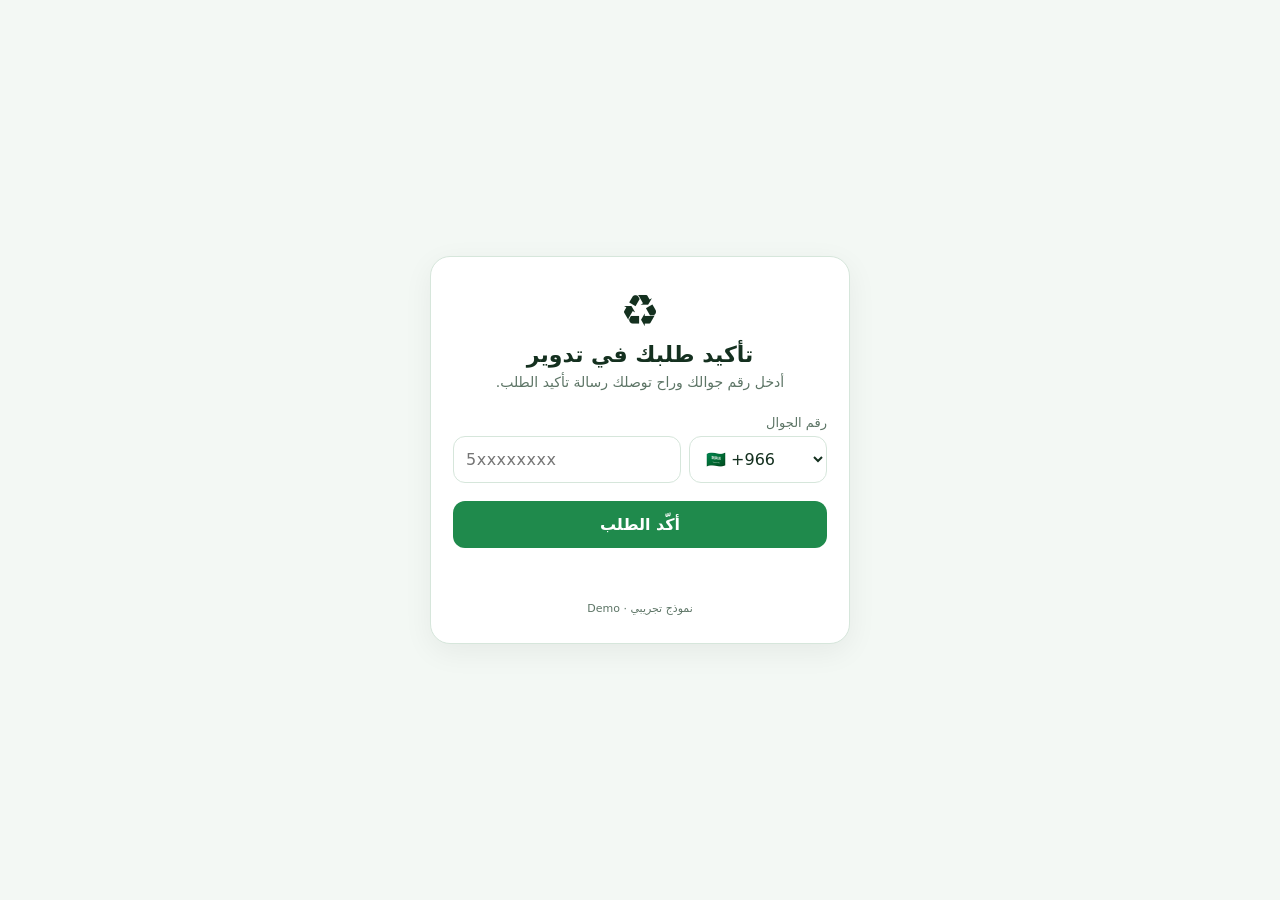
==== docs/order/index.html @ 6387a778 "Create index.html" ====
<!doctype html>
<html lang="ar" dir="rtl">
<head>
<meta charset="utf-8">
<meta name="viewport" content="width=device-width,initial-scale=1">
<title>تأكيد طلبك في تدوير | Tadwir</title>
<link rel="stylesheet" href="../shared/style.css">
</head>
<body>
<main class="card">
  <div class="logo">♻️</div>
  <h1>تأكيد طلبك في تدوير</h1>
  <p class="sub">أدخل رقم جوالك وراح توصلك رسالة تأكيد الطلب.</p>
  <form id="form" autocomplete="off">
    <label for="phone">رقم الجوال</label>
    <div class="row">
      <input id="phone" name="phone" type="tel" inputmode="tel" placeholder="5xxxxxxxx" required>
      <select id="country" name="country">
        <option value="SA">🇸🇦 +966</option>
        <option value="EG">🇪🇬 +20</option>
        <option value="LB">🇱🇧 +961</option>
        <option value="AE">🇦🇪 +971</option>
        <option value="KW">🇰🇼 +965</option>
        <option value="BH">🇧🇭 +973</option>
        <option value="QA">🇶🇦 +974</option>
        <option value="OM">🇴🇲 +968</option>
        <option value="JO">🇯🇴 +962</option>
        <option value="IQ">🇮🇶 +964</option>
      </select>
    </div>
    <button id="btn" type="submit">أكّد الطلب</button>
    <div id="msg" role="status" aria-live="polite"></div>
  </form>
  <footer>نموذج تجريبي · Demo</footer>
</main>
<script src="../config.js"></script>
<script>window.CONFIG = { ...window.CONFIG_BASE, KIND: "order" };</script>
<script src="../shared/app.js"></script>
</body>
</html>
---- docs/shared/style.css ----
:root{--bg:#f3f8f4;--card:#fff;--ink:#14301f;--muted:#5d7566;--brand:#1f8a4c;--brand-d:#166b3a;--line:#d6e6db;--err:#b3261e}
@media (prefers-color-scheme:dark){:root{--bg:#0e1a13;--card:#15251b;--ink:#e6f3ea;--muted:#93aa9b;--brand:#3ec27a;--brand-d:#2ea766;--line:#25402f;--err:#ff8a80}}
*{box-sizing:border-box}
body{margin:0;min-height:100vh;display:grid;place-items:center;padding:16px;background:var(--bg);color:var(--ink);font-family:"Segoe UI",Tahoma,system-ui,sans-serif}
.card{width:100%;max-width:420px;background:var(--card);border:1px solid var(--line);border-radius:20px;padding:28px 22px;box-shadow:0 8px 30px rgba(0,0,0,.06)}
.logo{font-size:44px;text-align:center}
h1{margin:6px 0 4px;text-align:center;font-size:22px}
p.sub{margin:0 0 20px;text-align:center;color:var(--muted);font-size:14px;line-height:1.7}
label{display:block;font-size:13px;color:var(--muted);margin:14px 0 6px}
.row{display:flex;gap:8px;direction:ltr}
select,input{font:inherit;color:var(--ink);background:transparent;border:1px solid var(--line);border-radius:12px;padding:12px;outline:none}
select{flex:0 0 138px}
input{flex:1;min-width:0;letter-spacing:.5px}
select:focus,input:focus{border-color:var(--brand)}
button{width:100%;margin-top:18px;padding:14px;border:0;border-radius:12px;background:var(--brand);color:#fff;font:inherit;font-weight:700;cursor:pointer}
button:hover{background:var(--brand-d)}
button:disabled{opacity:.6;cursor:wait}
#msg{min-height:22px;margin-top:14px;text-align:center;font-size:14px}
#msg.ok{color:var(--brand)}#msg.err{color:var(--err)}
footer{margin-top:18px;text-align:center;font-size:11px;color:var(--muted)}
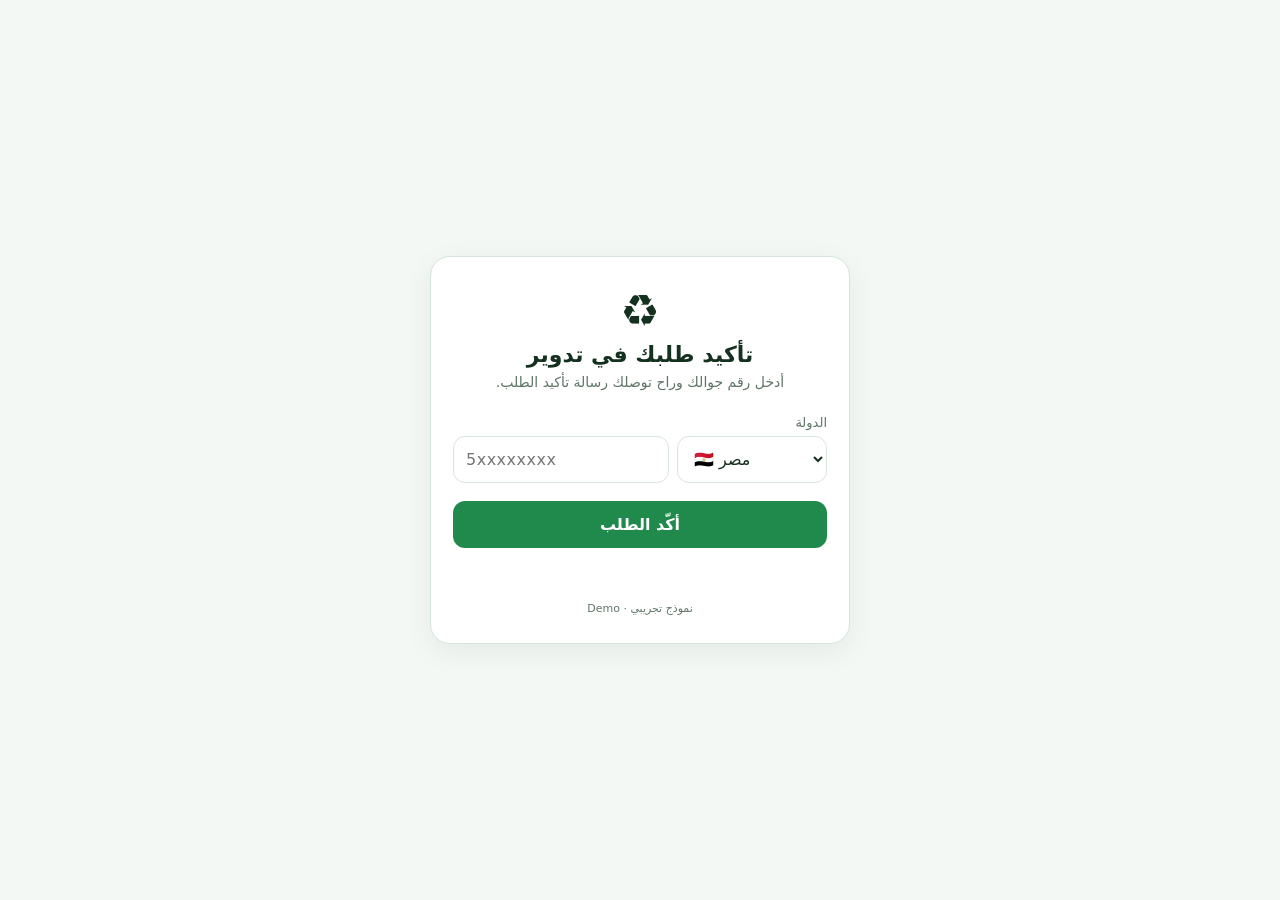
==== commit c17f9fdf: "Add country selection to order confirmation form Updated the form to include a country selection dro" ====
--- a/docs/order/index.html
+++ b/docs/order/index.html
@@ -12,20 +12,28 @@
   <h1>تأكيد طلبك في تدوير</h1>
   <p class="sub">أدخل رقم جوالك وراح توصلك رسالة تأكيد الطلب.</p>
   <form id="form" autocomplete="off">
-    <label for="phone">رقم الجوال</label>
+    <label for="country">الدولة</label>
     <div class="row">
-      <input id="phone" name="phone" type="tel" inputmode="tel" placeholder="5xxxxxxxx" required>
+      <input id="phone" name="phone" type="tel" inputmode="tel" placeholder="رقم الجوال" required>
       <select id="country" name="country">
-        <option value="SA">🇸🇦 +966</option>
-        <option value="EG">🇪🇬 +20</option>
-        <option value="LB">🇱🇧 +961</option>
-        <option value="AE">🇦🇪 +971</option>
-        <option value="KW">🇰🇼 +965</option>
-        <option value="BH">🇧🇭 +973</option>
-        <option value="QA">🇶🇦 +974</option>
-        <option value="OM">🇴🇲 +968</option>
-        <option value="JO">🇯🇴 +962</option>
-        <option value="IQ">🇮🇶 +964</option>
+        <option value="EG">🇪🇬 مصر</option>
+        <option value="SA">🇸🇦 السعودية</option>
+        <option value="AE">🇦🇪 الإمارات</option>
+        <option value="KW">🇰🇼 الكويت</option>
+        <option value="BH">🇧🇭 البحرين</option>
+        <option value="QA">🇶🇦 قطر</option>
+        <option value="OM">🇴🇲 عُمان</option>
+        <option value="JO">🇯🇴 الأردن</option>
+        <option value="LB">🇱🇧 لبنان</option>
+        <option value="IQ">🇮🇶 العراق</option>
+        <option value="SY">🇸🇾 سوريا</option>
+        <option value="YE">🇾🇪 اليمن</option>
+        <option value="PS">🇵🇸 فلسطين</option>
+        <option value="LY">🇱🇾 ليبيا</option>
+        <option value="SD">🇸🇩 السودان</option>
+        <option value="TN">🇹🇳 تونس</option>
+        <option value="DZ">🇩🇿 الجزائر</option>
+        <option value="MA">🇲🇦 المغرب</option>
       </select>
     </div>
     <button id="btn" type="submit">أكّد الطلب</button>
--- a/docs/shared/style.css
+++ b/docs/shared/style.css
@@ -9,7 +9,7 @@
 label{display:block;font-size:13px;color:var(--muted);margin:14px 0 6px}
 .row{display:flex;gap:8px;direction:ltr}
 select,input{font:inherit;color:var(--ink);background:transparent;border:1px solid var(--line);border-radius:12px;padding:12px;outline:none}
-select{flex:0 0 138px}
+select{flex:0 0 150px;max-width:45%}
 input{flex:1;min-width:0;letter-spacing:.5px}
 select:focus,input:focus{border-color:var(--brand)}
 button{width:100%;margin-top:18px;padding:14px;border:0;border-radius:12px;background:var(--brand);color:#fff;font:inherit;font-weight:700;cursor:pointer}
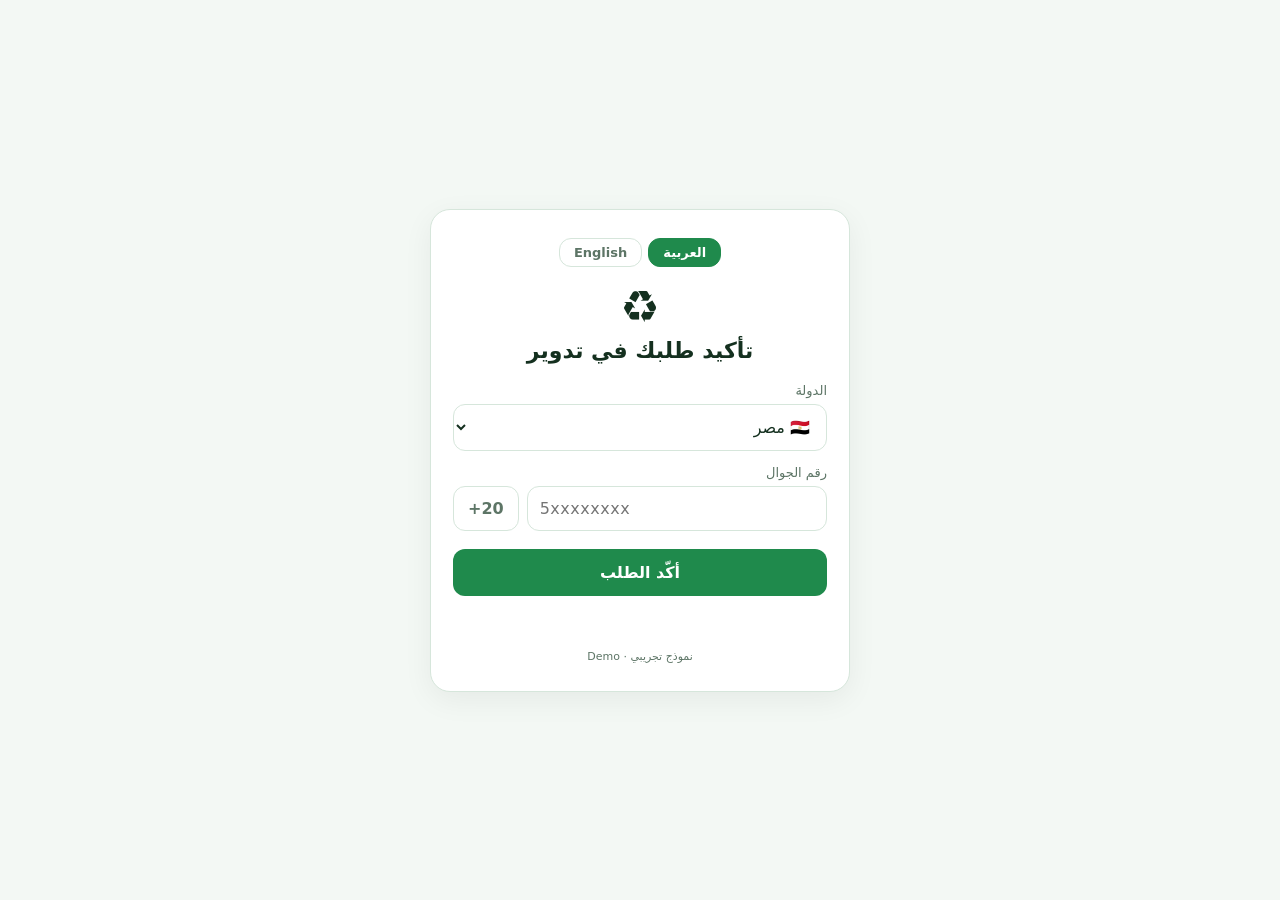
==== commit 184d634e: "Refactor order confirmation page structure" ====
--- a/docs/order/index.html
+++ b/docs/order/index.html
@@ -8,38 +8,25 @@
 </head>
 <body>
 <main class="card">
+  <div class="langs" role="group" aria-label="Language">
+    <button type="button" data-lang="ar" aria-pressed="true">العربية</button>
+    <button type="button" data-lang="en" aria-pressed="false">English</button>
+  </div>
   <div class="logo">♻️</div>
-  <h1>تأكيد طلبك في تدوير</h1>
-  <p class="sub">أدخل رقم جوالك وراح توصلك رسالة تأكيد الطلب.</p>
+  <h1 id="h1">تأكيد طلبك في تدوير</h1>
+  <p class="sub" id="sub"></p>
   <form id="form" autocomplete="off">
-    <label for="country">الدولة</label>
+    <label for="country" id="countryLabel">الدولة</label>
+    <select id="country" name="country"><option value="EG">🇪🇬 مصر</option></select>
+    <label for="phone" id="phoneLabel">رقم الجوال</label>
     <div class="row">
-      <input id="phone" name="phone" type="tel" inputmode="tel" placeholder="رقم الجوال" required>
-      <select id="country" name="country">
-        <option value="EG">🇪🇬 مصر</option>
-        <option value="SA">🇸🇦 السعودية</option>
-        <option value="AE">🇦🇪 الإمارات</option>
-        <option value="KW">🇰🇼 الكويت</option>
-        <option value="BH">🇧🇭 البحرين</option>
-        <option value="QA">🇶🇦 قطر</option>
-        <option value="OM">🇴🇲 عُمان</option>
-        <option value="JO">🇯🇴 الأردن</option>
-        <option value="LB">🇱🇧 لبنان</option>
-        <option value="IQ">🇮🇶 العراق</option>
-        <option value="SY">🇸🇾 سوريا</option>
-        <option value="YE">🇾🇪 اليمن</option>
-        <option value="PS">🇵🇸 فلسطين</option>
-        <option value="LY">🇱🇾 ليبيا</option>
-        <option value="SD">🇸🇩 السودان</option>
-        <option value="TN">🇹🇳 تونس</option>
-        <option value="DZ">🇩🇿 الجزائر</option>
-        <option value="MA">🇲🇦 المغرب</option>
-      </select>
+      <span class="dial" id="dial">+20</span>
+      <input id="phone" name="phone" type="tel" inputmode="tel" placeholder="5xxxxxxxx" required>
     </div>
-    <button id="btn" type="submit">أكّد الطلب</button>
+    <button id="btn" class="submit" type="submit">أكّد الطلب</button>
     <div id="msg" role="status" aria-live="polite"></div>
   </form>
-  <footer>نموذج تجريبي · Demo</footer>
+  <footer id="demo">نموذج تجريبي · Demo</footer>
 </main>
 <script src="../config.js"></script>
 <script>window.CONFIG = { ...window.CONFIG_BASE, KIND: "order" };</script>
--- a/docs/shared/style.css
+++ b/docs/shared/style.css
@@ -9,7 +9,14 @@
 label{display:block;font-size:13px;color:var(--muted);margin:14px 0 6px}
 .row{display:flex;gap:8px;direction:ltr}
 select,input{font:inherit;color:var(--ink);background:transparent;border:1px solid var(--line);border-radius:12px;padding:12px;outline:none}
-select{flex:0 0 150px;max-width:45%}
+select{width:100%}
+.dial{display:flex;align-items:center;padding:0 14px;border:1px solid var(--line);border-radius:12px;color:var(--muted);font-weight:700;direction:ltr}
+.dial[hidden]{display:none}
+.langs{display:flex;gap:6px;justify-content:center;margin-bottom:14px}
+.langs button{width:auto;margin:0;padding:6px 14px;font-size:13px;background:transparent;color:var(--muted);border:1px solid var(--line)}
+.langs button[aria-pressed=true]{background:var(--brand);color:#fff;border-color:var(--brand)}
+.langs button:hover{background:var(--line);color:var(--ink)}
+.langs button[aria-pressed=true]:hover{background:var(--brand-d);color:#fff}
 input{flex:1;min-width:0;letter-spacing:.5px}
 select:focus,input:focus{border-color:var(--brand)}
 button{width:100%;margin-top:18px;padding:14px;border:0;border-radius:12px;background:var(--brand);color:#fff;font:inherit;font-weight:700;cursor:pointer}
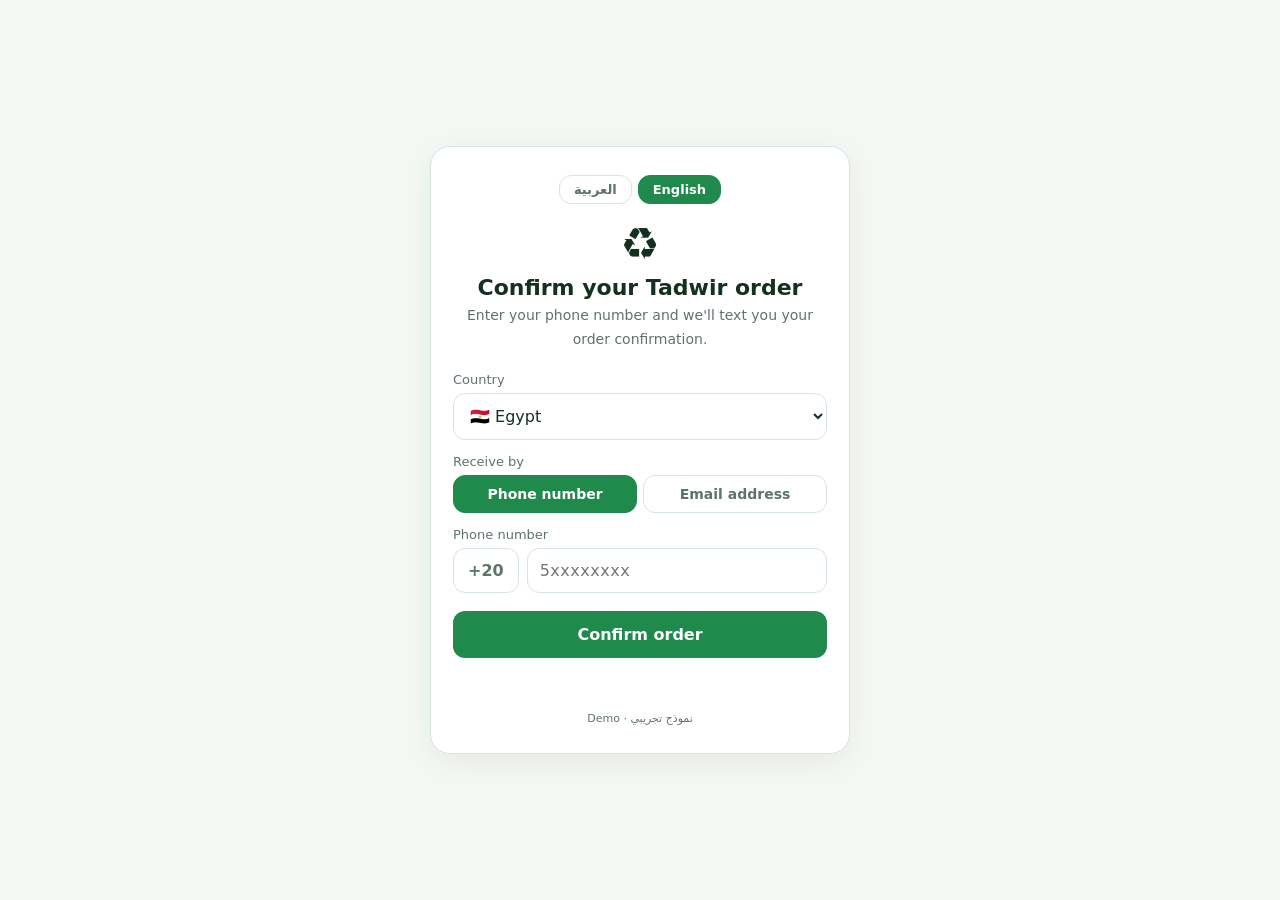
==== commit a32bd84d: "Add delivery method selection to order form" ====
--- a/docs/order/index.html
+++ b/docs/order/index.html
@@ -18,6 +18,11 @@
   <form id="form" autocomplete="off">
     <label for="country" id="countryLabel">الدولة</label>
     <select id="country" name="country"><option value="EG">🇪🇬 مصر</option></select>
+    <label id="methodLabel">طريقة الاستلام</label>
+    <div class="seg" role="group" aria-label="Method">
+      <button type="button" data-method="sms" aria-pressed="true">رقم الجوال</button>
+      <button type="button" data-method="email" aria-pressed="false">البريد الإلكتروني</button>
+    </div>
     <label for="phone" id="phoneLabel">رقم الجوال</label>
     <div class="row">
       <span class="dial" id="dial">+20</span>
--- a/docs/shared/style.css
+++ b/docs/shared/style.css
@@ -13,10 +13,15 @@
 .dial{display:flex;align-items:center;padding:0 14px;border:1px solid var(--line);border-radius:12px;color:var(--muted);font-weight:700;direction:ltr}
 .dial[hidden]{display:none}
 .langs{display:flex;gap:6px;justify-content:center;margin-bottom:14px}
+.seg{display:flex;gap:6px}
+.seg button{margin:0;padding:10px;font-size:14px;background:transparent;color:var(--muted);border:1px solid var(--line)}
+.seg button[aria-pressed=true]{background:var(--brand);color:#fff;border-color:var(--brand)}
+.seg button.off{opacity:.5}
+#msg.info{color:var(--muted)}
 .langs button{width:auto;margin:0;padding:6px 14px;font-size:13px;background:transparent;color:var(--muted);border:1px solid var(--line)}
 .langs button[aria-pressed=true]{background:var(--brand);color:#fff;border-color:var(--brand)}
-.langs button:hover{background:var(--line);color:var(--ink)}
-.langs button[aria-pressed=true]:hover{background:var(--brand-d);color:#fff}
+.langs button:hover,.seg button:hover{background:var(--line);color:var(--ink)}
+.langs button[aria-pressed=true]:hover,.seg button[aria-pressed=true]:hover{background:var(--brand-d);color:#fff}
 input{flex:1;min-width:0;letter-spacing:.5px}
 select:focus,input:focus{border-color:var(--brand)}
 button{width:100%;margin-top:18px;padding:14px;border:0;border-radius:12px;background:var(--brand);color:#fff;font:inherit;font-weight:700;cursor:pointer}
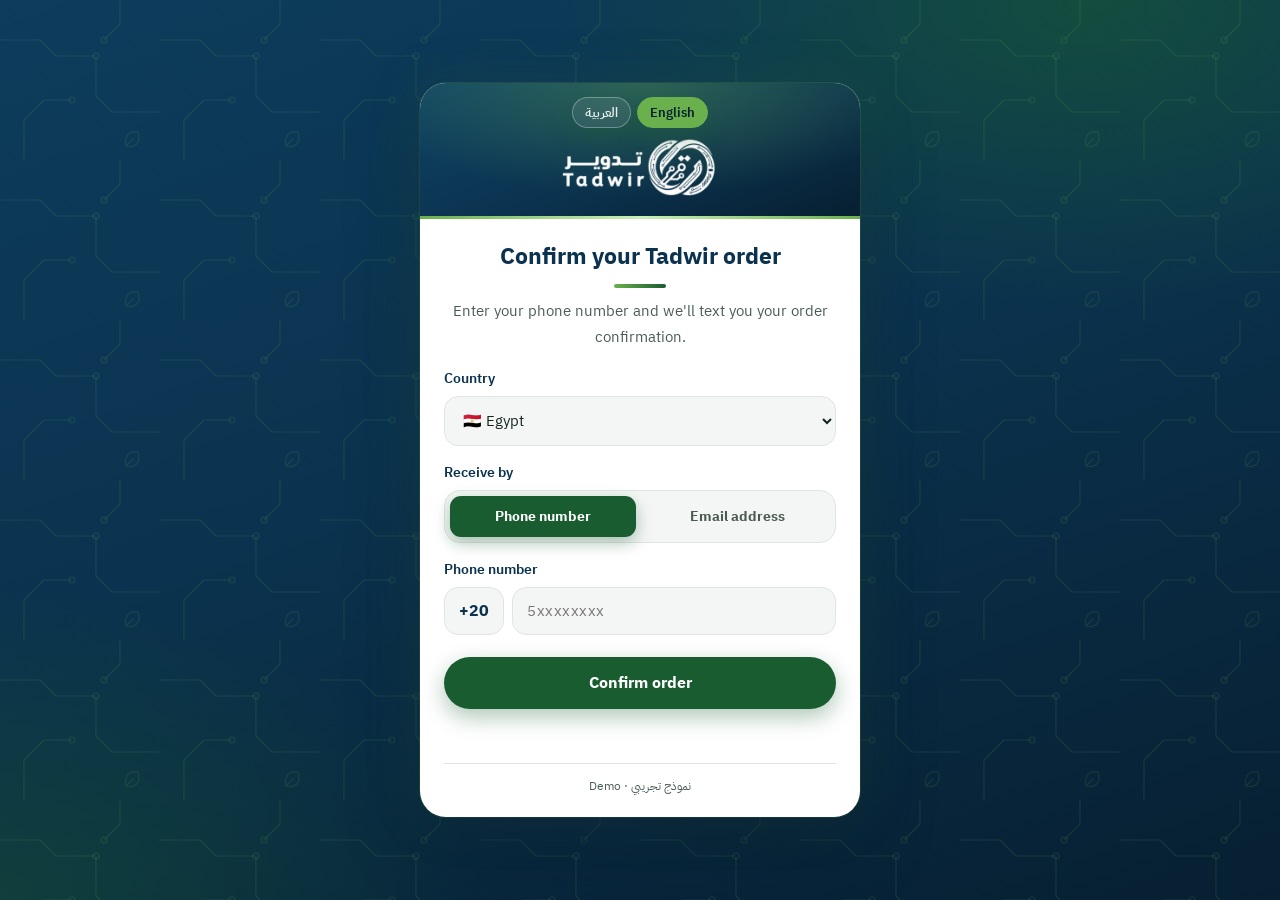
==== commit eb291d07: "Add files via upload" ====
--- a/docs/order/index.html
+++ b/docs/order/index.html
@@ -4,7 +4,128 @@
 <meta charset="utf-8">
 <meta name="viewport" content="width=device-width,initial-scale=1">
 <title>تأكيد طلبك في تدوير | Tadwir</title>
-<link rel="stylesheet" href="../shared/style.css">
+<link rel="preconnect" href="https://fonts.googleapis.com">
+<link rel="preconnect" href="https://fonts.gstatic.com" crossorigin>
+<link rel="stylesheet" href="https://fonts.googleapis.com/css2?family=IBM+Plex+Sans+Arabic:wght@400;600;700&display=swap">
+<meta name="theme-color" content="#0b334f">
+<style>
+/* ==========================================================
+   Tadwir — تدوير | Welcome & order pages
+   Same identity as the main site: green #195c30, navy #0b334f,
+   accent #6ab04c, IBM Plex Sans Arabic, circuit motif, logo.
+   ========================================================== */
+:root{
+  --green:#195c30;--green-d:#14492a;--green-l:#6ab04c;--navy:#0b334f;--navy-9:#071f31;
+  --bg-a:#0d3c5c;--bg-b:#0b334f;--bg-c:#071f31;
+  --card:#ffffff;--field:#f4f6f5;--ink:#13261c;--heading:#0b334f;--muted:#4a5c52;--line:#dfe6e2;
+  --brand:#195c30;--brand-d:#14492a;--ok:#195c30;--err:#b3261e;
+  --shadow:0 30px 70px rgba(7,31,49,.45);
+  --logo:url("[data-uri]");
+  color-scheme:light;
+}
+@media (prefers-color-scheme:dark){:root:not([data-theme=light]){
+  --card:#0d2a40;--field:#0a2236;--ink:#e2ebe6;--heading:#f1f6f3;--muted:#a8bcb2;--line:#1c3e57;
+  --brand:#2f7d47;--brand-d:#256a3b;--ok:#86cc66;--err:#ff8a80;--shadow:0 30px 70px rgba(0,0,0,.55);color-scheme:dark}}
+:root[data-theme=dark]{
+  --card:#0d2a40;--field:#0a2236;--ink:#e2ebe6;--heading:#f1f6f3;--muted:#a8bcb2;--line:#1c3e57;
+  --brand:#2f7d47;--brand-d:#256a3b;--ok:#86cc66;--err:#ff8a80;--shadow:0 30px 70px rgba(0,0,0,.55);color-scheme:dark}
+
+*{box-sizing:border-box}
+body{
+  margin:0;min-height:100vh;min-height:100svh;display:grid;place-items:center;padding:24px 16px;
+  color:var(--ink);font-family:"IBM Plex Sans Arabic","Tajawal",system-ui,-apple-system,"Segoe UI",Tahoma,sans-serif;
+  background:
+    url("data:image/svg+xml,%3Csvg xmlns='http://www.w3.org/2000/svg' width='160' height='160' fill='none' stroke='%236ab04c' stroke-opacity='.14' stroke-width='1.2' stroke-linecap='round' stroke-linejoin='round'%3E%3Cpath d='M0 40h40l16 16h40M96 56v40l16 16h48M24 160v-40l20-20h28M120 0v24l-16 16'/%3E%3Ccircle cx='96' cy='56' r='3'/%3E%3Ccircle cx='72' cy='100' r='3'/%3E%3Ccircle cx='104' cy='40' r='3'/%3E%3Cpath d='M138 132c-10-2-14 6-12 14 8 2 16-2 12-14Zm-12 14 7-7'/%3E%3C/svg%3E") 0 0/160px 160px,
+    radial-gradient(900px 520px at 85% 0%,rgba(25,92,48,.6),transparent 60%),
+    radial-gradient(800px 520px at 0% 100%,rgba(25,92,48,.4),transparent 60%),
+    linear-gradient(160deg,var(--bg-a) 0%,var(--bg-b) 45%,var(--bg-c) 100%);
+  background-attachment:fixed;
+}
+a{color:var(--ok)}
+
+/* ---------- Card ---------- */
+.card{
+  position:relative;width:100%;max-width:440px;overflow:hidden;
+  background:var(--card);border-radius:26px;padding:0 24px 22px;
+  box-shadow:var(--shadow),0 0 0 1px rgba(106,176,76,.18),0 0 60px rgba(106,176,76,.12);
+  animation:rise .7s cubic-bezier(.22,.8,.24,1) both;
+}
+@keyframes rise{from{opacity:0;transform:translateY(24px) scale(.98)}to{opacity:1;transform:none}}
+
+/* Brand header: navy band with the Tadwir logo */
+.logo{
+  margin:0 -24px 22px;height:136px;position:relative;font-size:0;color:transparent;
+  background:var(--logo) center calc(100% - 20px)/auto 58px no-repeat,
+    radial-gradient(420px 160px at 50% 0%,rgba(106,176,76,.35),transparent 70%),
+    linear-gradient(160deg,#0f4466,var(--navy) 55%,var(--navy-9));
+  border-bottom:3px solid var(--green-l);
+}
+.logo::after{
+  content:"";position:absolute;inset-inline:0;bottom:-3px;height:3px;
+  background:linear-gradient(90deg,transparent,#c9f0b5,transparent);
+  animation:scan 3.2s ease-in-out infinite;
+}
+@keyframes scan{0%{transform:translateX(-100%)}100%{transform:translateX(100%)}}
+
+/* Language switch sits on the brand band */
+.langs{position:absolute;top:14px;inset-inline:0;z-index:2;display:flex;gap:6px;justify-content:center;margin:0}
+.langs button{
+  width:auto;margin:0;padding:5px 12px;font-size:12.5px;font-weight:600;border-radius:999px;
+  background:rgba(255,255,255,.08);color:#e8f0ec;border:1.5px solid rgba(255,255,255,.3);
+}
+.langs button[aria-pressed=true]{background:var(--green-l);color:var(--navy-9);border-color:var(--green-l)}
+.langs button:hover{background:rgba(106,176,76,.22);color:#fff}
+.langs button[aria-pressed=true]:hover{background:#7cc35c;color:var(--navy-9)}
+
+h1{margin:0 0 6px;text-align:center;font-size:23px;line-height:1.4;color:var(--heading);font-weight:700}
+h1::after{content:"";display:block;width:52px;height:4px;border-radius:4px;margin:10px auto 0;background:linear-gradient(90deg,var(--green-l),var(--green))}
+p.sub{margin:10px 0 18px;text-align:center;color:var(--muted);font-size:14.5px;line-height:1.8}
+p.sub a{font-weight:700;text-decoration:none}
+p.sub a:hover{text-decoration:underline}
+
+/* ---------- Form ---------- */
+label{display:block;font-size:13.5px;font-weight:600;color:var(--heading);margin:16px 0 7px}
+.row{display:flex;gap:8px;direction:ltr}
+select,input{
+  font:inherit;font-size:15px;color:var(--ink);background:var(--field);
+  border:1.5px solid var(--line);border-radius:14px;padding:12px 14px;outline:none;
+  transition:border-color .25s,box-shadow .25s,background-color .25s;
+}
+select{width:100%;cursor:pointer}
+select:focus,input:focus{border-color:var(--green-l);box-shadow:0 0 0 4px rgba(106,176,76,.2);background:var(--card)}
+input{flex:1;min-width:0;letter-spacing:.5px}
+.dial{display:flex;align-items:center;padding:0 14px;background:var(--field);border:1.5px solid var(--line);border-radius:14px;color:var(--heading);font-weight:700;direction:ltr}
+.dial[hidden]{display:none}
+
+.seg{display:flex;gap:8px;padding:5px;background:var(--field);border:1.5px solid var(--line);border-radius:16px}
+.seg button{margin:0;padding:10px;font-size:14px;border-radius:11px;background:transparent;color:var(--muted);border:0;box-shadow:none}
+.seg button[aria-pressed=true]{background:var(--brand);color:#fff;box-shadow:0 6px 16px rgba(25,92,48,.35)}
+.seg button:hover{background:rgba(106,176,76,.14);color:var(--ink);transform:none}
+.seg button[aria-pressed=true]:hover{background:var(--brand-d);color:#fff}
+.seg button.off{opacity:.45}
+
+button{
+  width:100%;margin-top:22px;padding:14px;border:0;border-radius:999px;
+  background:var(--brand);color:#fff;font:inherit;font-size:16px;font-weight:700;cursor:pointer;
+  box-shadow:0 8px 22px rgba(25,92,48,.35);
+  transition:background-color .3s,box-shadow .3s,transform .3s cubic-bezier(.22,.8,.24,1);
+}
+button:hover{background:var(--brand-d);transform:translateY(-2px);box-shadow:0 12px 28px rgba(25,92,48,.45),0 0 0 4px rgba(106,176,76,.18)}
+button:disabled{opacity:.6;cursor:wait;transform:none}
+:focus-visible{outline:3px solid var(--green-l);outline-offset:3px}
+
+#msg{min-height:22px;margin-top:14px;text-align:center;font-size:14px;line-height:1.7;border-radius:12px}
+#msg.ok,#msg.err,#msg.info{padding:10px 12px}
+#msg.ok{color:var(--ok);background:rgba(106,176,76,.12)}
+#msg.err{color:var(--err);background:rgba(179,38,30,.08)}
+#msg.info{color:var(--muted);background:var(--field)}
+
+footer{margin-top:18px;padding-top:14px;border-top:1px solid var(--line);text-align:center;font-size:11.5px;color:var(--muted)}
+
+@media (max-width:380px){.card{padding:0 18px 20px}.logo{margin:0 -18px 20px;height:128px;background-size:auto 52px,auto,auto}h1{font-size:21px}}
+@media (prefers-reduced-motion:reduce){.card,.logo::after{animation:none}button,button:hover{transition:none;transform:none}}
+
+</style>
 </head>
 <body>
 <main class="card">
@@ -12,7 +133,7 @@
     <button type="button" data-lang="ar" aria-pressed="true">العربية</button>
     <button type="button" data-lang="en" aria-pressed="false">English</button>
   </div>
-  <div class="logo">♻️</div>
+  <div class="logo" role="img" aria-label="تدوير | Tadwir"></div>
   <h1 id="h1">تأكيد طلبك في تدوير</h1>
   <p class="sub" id="sub"></p>
   <form id="form" autocomplete="off">
@@ -33,8 +154,242 @@
   </form>
   <footer id="demo">نموذج تجريبي · Demo</footer>
 </main>
-<script src="../config.js"></script>
+<script>
+// بعد ما تنشر الـ Worker، حط رابطه هنا (مثال: https://tadwir-sms.اسمك.workers.dev)
+window.CONFIG_BASE = {
+  API_URL: "https://tadwir-sms.tadwir.workers.dev",
+  // اختياري: Site Key من Cloudflare Turnstile (اتركه فاضي لو ما تبي كابتشا)
+  TURNSTILE_SITEKEY: "",
+  // الدول اللي ترسل SMS (برقم الجوال). باقي الدول إيميل. لازم تطابق الوسيط
+  SMS_COUNTRIES: ["EG"],
+};
+
+</script>
 <script>window.CONFIG = { ...window.CONFIG_BASE, KIND: "order" };</script>
-<script src="../shared/app.js"></script>
+<script>
+const COUNTRIES = [
+  ["EG","🇪🇬","مصر","Egypt","+20"],
+  ["SA","🇸🇦","السعودية","Saudi Arabia","+966"],
+  ["AE","🇦🇪","الإمارات","United Arab Emirates","+971"],
+  ["KW","🇰🇼","الكويت","Kuwait","+965"],
+  ["BH","🇧🇭","البحرين","Bahrain","+973"],
+  ["QA","🇶🇦","قطر","Qatar","+974"],
+  ["OM","🇴🇲","عُمان","Oman","+968"],
+  ["JO","🇯🇴","الأردن","Jordan","+962"],
+  ["LB","🇱🇧","لبنان","Lebanon","+961"],
+  ["IQ","🇮🇶","العراق","Iraq","+964"],
+  ["SY","🇸🇾","سوريا","Syria","+963"],
+  ["YE","🇾🇪","اليمن","Yemen","+967"],
+  ["PS","🇵🇸","فلسطين","Palestine","+970"],
+  ["LY","🇱🇾","ليبيا","Libya","+218"],
+  ["SD","🇸🇩","السودان","Sudan","+249"],
+  ["TN","🇹🇳","تونس","Tunisia","+216"],
+  ["DZ","🇩🇿","الجزائر","Algeria","+213"],
+  ["MA","🇲🇦","المغرب","Morocco","+212"],
+];
+
+const T = {
+  ar: {
+    dir: "rtl",
+    title: { welcome: "مرحباً بك في تدوير", order: "تأكيد طلبك في تدوير" },
+    sub: {
+      welcome: { sms: "أدخل رقم جوالك وراح توصلك رسالة ترحيب.", email: "أدخل بريدك الإلكتروني وراح توصلك رسالة ترحيب." },
+      order: { sms: "أدخل رقم جوالك وراح توصلك رسالة تأكيد الطلب.", email: "أدخل بريدك الإلكتروني وراح توصلك رسالة تأكيد الطلب." },
+    },
+    langLabel: "اللغة", country: "الدولة", method: "طريقة الاستلام", phone: "رقم الجوال", email: "البريد الإلكتروني",
+    smsUnsupported: "النظام ما يدعم الرسائل النصية لهذه الدولة، تقدر تستلم الرسالة على بريدك الإلكتروني.",
+    btn: { welcome: "أرسل الرسالة", order: "أكّد الطلب" },
+    demo: "نموذج تجريبي · Demo",
+    okSms: "تم الإرسال ✅ تفقد رسائلك.",
+    okEmail: "تم الإرسال ✅ تفقد بريدك (وصندوق الرسائل غير المرغوبة).",
+    errors: {
+      bad_phone: "الرقم غير صحيح، تأكد من الدولة والرقم.",
+      bad_email: "البريد الإلكتروني غير صحيح.",
+      sms_unsupported: "النظام ما يدعم الرسائل النصية لهذه الدولة، استخدم البريد الإلكتروني.",
+      country_not_allowed: "هذي الدولة غير مدعومة حالياً.",
+      phone_limit: "وصلت الحد المسموح لهذا الرقم اليوم.",
+      ip_limit: "طلبات كثيرة، حاول بعد ساعة.",
+      daily_cap: "الخدمة وصلت حدها اليومي، حاول بكرة.",
+      country_quota: "الخدمة غير متاحة لهذه الدولة حالياً.",
+      captcha: "فشل التحقق، حدّث الصفحة وحاول مرة ثانية.",
+      send_failed: "تعذر إرسال الرسالة، حاول لاحقاً.",
+      origin: "هذا الموقع غير مصرح له.",
+      channel_unavailable: "الإرسال لهذه الدولة غير متاح حالياً.",
+      other: "صار خطأ، حاول مرة ثانية.",
+      network: "تعذر الاتصال بالخدمة.",
+    },
+  },
+  en: {
+    dir: "ltr",
+    title: { welcome: "Welcome to Tadwir", order: "Confirm your Tadwir order" },
+    sub: {
+      welcome: { sms: "Enter your phone number and we'll text you a welcome message.", email: "Enter your email and we'll send you a welcome message." },
+      order: { sms: "Enter your phone number and we'll text you your order confirmation.", email: "Enter your email and we'll send you your order confirmation." },
+    },
+    langLabel: "Language", country: "Country", method: "Receive by", phone: "Phone number", email: "Email address",
+    smsUnsupported: "Text messages (SMS) are not supported for this country. You can receive the message by email instead.",
+    btn: { welcome: "Send message", order: "Confirm order" },
+    demo: "Demo · نموذج تجريبي",
+    okSms: "Sent ✅ Check your messages.",
+    okEmail: "Sent ✅ Check your inbox (and spam folder).",
+    errors: {
+      bad_phone: "Invalid number. Check the country and the number.",
+      bad_email: "Invalid email address.",
+      sms_unsupported: "Text messages are not supported for this country. Please use email.",
+      country_not_allowed: "This country is not supported yet.",
+      phone_limit: "This number reached today's limit.",
+      ip_limit: "Too many requests. Try again in an hour.",
+      daily_cap: "The service reached its daily limit. Try tomorrow.",
+      country_quota: "The service is currently unavailable for this country.",
+      captcha: "Verification failed. Refresh the page and try again.",
+      send_failed: "Could not send the message. Try again later.",
+      origin: "This site is not authorized.",
+      channel_unavailable: "Sending to this country is currently unavailable.",
+      other: "Something went wrong. Please try again.",
+      network: "Could not reach the service.",
+    },
+  },
+};
+
+const KIND = window.CONFIG.KIND;
+const SMS_COUNTRIES = window.CONFIG.SMS_COUNTRIES || ["EG"];
+const $ = (id) => document.getElementById(id);
+const form = $("form"), msg = $("msg"), btn = $("btn"), phone = $("phone"), country = $("country"), dial = $("dial");
+
+let lang = "ar";
+try {
+  const saved = localStorage.getItem("tadwir_lang");
+  if (saved === "ar" || saved === "en") lang = saved;
+  else if (!/^ar/i.test(navigator.language || "ar")) lang = "en";
+} catch (e) {}
+
+const smsOk = () => SMS_COUNTRIES.includes(country.value);
+let method = "sms";
+const isEmailMode = () => method === "email";
+
+function buildCountries() {
+  const cur = country.value || "EG";
+  country.innerHTML = "";
+  for (const [code, flag, ar, en] of COUNTRIES) {
+    const o = document.createElement("option");
+    o.value = code;
+    o.textContent = `${flag} ${lang === "ar" ? ar : en}`;
+    country.appendChild(o);
+  }
+  country.value = cur;
+}
+
+function applyMode(clear) {
+  const t = T[lang];
+  if (!smsOk()) method = "email";
+  const em = isEmailMode();
+  $("methodLabel").textContent = t.method;
+  document.querySelectorAll("[data-method]").forEach((b) => {
+    b.setAttribute("aria-pressed", String(b.dataset.method === method));
+    b.textContent = b.dataset.method === "sms" ? t.phone : t.email;
+    b.classList.toggle("off", b.dataset.method === "sms" && !smsOk());
+  });
+  if (clear) phone.value = "";
+  phone.type = em ? "email" : "tel";
+  phone.inputMode = em ? "email" : "tel";
+  phone.placeholder = em ? "name@example.com" : "5xxxxxxxx";
+  $("phoneLabel").textContent = em ? t.email : t.phone;
+  $("sub").textContent = t.sub[KIND][em ? "email" : "sms"];
+  dial.hidden = em;
+  if (!em) dial.textContent = (COUNTRIES.find((c) => c[0] === country.value) || [])[4] || "";
+}
+
+function applyLang() {
+  const t = T[lang];
+  document.documentElement.lang = lang;
+  document.documentElement.dir = t.dir;
+  document.title = `${t.title[KIND]} | Tadwir`;
+  $("h1").textContent = t.title[KIND];
+  $("countryLabel").textContent = t.country;
+  btn.textContent = t.btn[KIND];
+  $("demo").textContent = t.demo;
+  document.querySelectorAll("[data-lang]").forEach((b) => b.setAttribute("aria-pressed", String(b.dataset.lang === lang)));
+  msg.textContent = ""; msg.className = "";
+  buildCountries();
+  applyMode(false);
+}
+
+document.querySelectorAll("[data-lang]").forEach((b) =>
+  b.addEventListener("click", () => {
+    lang = b.dataset.lang;
+    try { localStorage.setItem("tadwir_lang", lang); } catch (e) {}
+    applyLang();
+  })
+);
+country.addEventListener("change", () => {
+  msg.textContent = ""; msg.className = "";
+  method = smsOk() ? "sms" : "email";
+  applyMode(true);
+});
+document.querySelectorAll("[data-method]").forEach((b) =>
+  b.addEventListener("click", () => {
+    msg.textContent = ""; msg.className = "";
+    if (b.dataset.method === "sms" && !smsOk()) {
+      msg.className = "info";
+      msg.textContent = T[lang].smsUnsupported;
+      return;
+    }
+    method = b.dataset.method;
+    applyMode(true);
+  })
+);
+applyLang();
+
+let captchaToken = "";
+if (window.CONFIG.TURNSTILE_SITEKEY) {
+  const s = document.createElement("script");
+  s.src = "https://challenges.cloudflare.com/turnstile/v0/api.js";
+  s.async = true;
+  document.head.appendChild(s);
+  const d = document.createElement("div");
+  d.className = "cf-turnstile";
+  d.dataset.sitekey = window.CONFIG.TURNSTILE_SITEKEY;
+  d.dataset.callback = "onCaptcha";
+  btn.before(d);
+  window.onCaptcha = (tk) => (captchaToken = tk);
+}
+
+form.addEventListener("submit", async (e) => {
+  e.preventDefault();
+  const t = T[lang];
+  msg.className = ""; msg.textContent = ""; btn.disabled = true;
+  const em = isEmailMode();
+  try {
+    const r = await fetch(window.CONFIG.API_URL, {
+      method: "POST",
+      headers: { "Content-Type": "application/json" },
+      body: JSON.stringify({
+        kind: KIND,
+        country: country.value,
+        method,
+        ...(em ? { email: phone.value } : { phone: phone.value }),
+        captcha: captchaToken,
+      }),
+    });
+    const data = await r.json().catch(() => ({}));
+    if (r.ok && data.ok) {
+      msg.className = "ok";
+      msg.textContent = em ? t.okEmail : t.okSms;
+      phone.value = "";
+    } else {
+      msg.className = "err";
+      msg.textContent = t.errors[data.error] || t.errors.other;
+    }
+  } catch {
+    msg.className = "err";
+    msg.textContent = t.errors.network;
+  } finally {
+    btn.disabled = false;
+    if (window.turnstile) window.turnstile.reset();
+    captchaToken = "";
+  }
+});
+
+</script>
 </body>
 </html>
